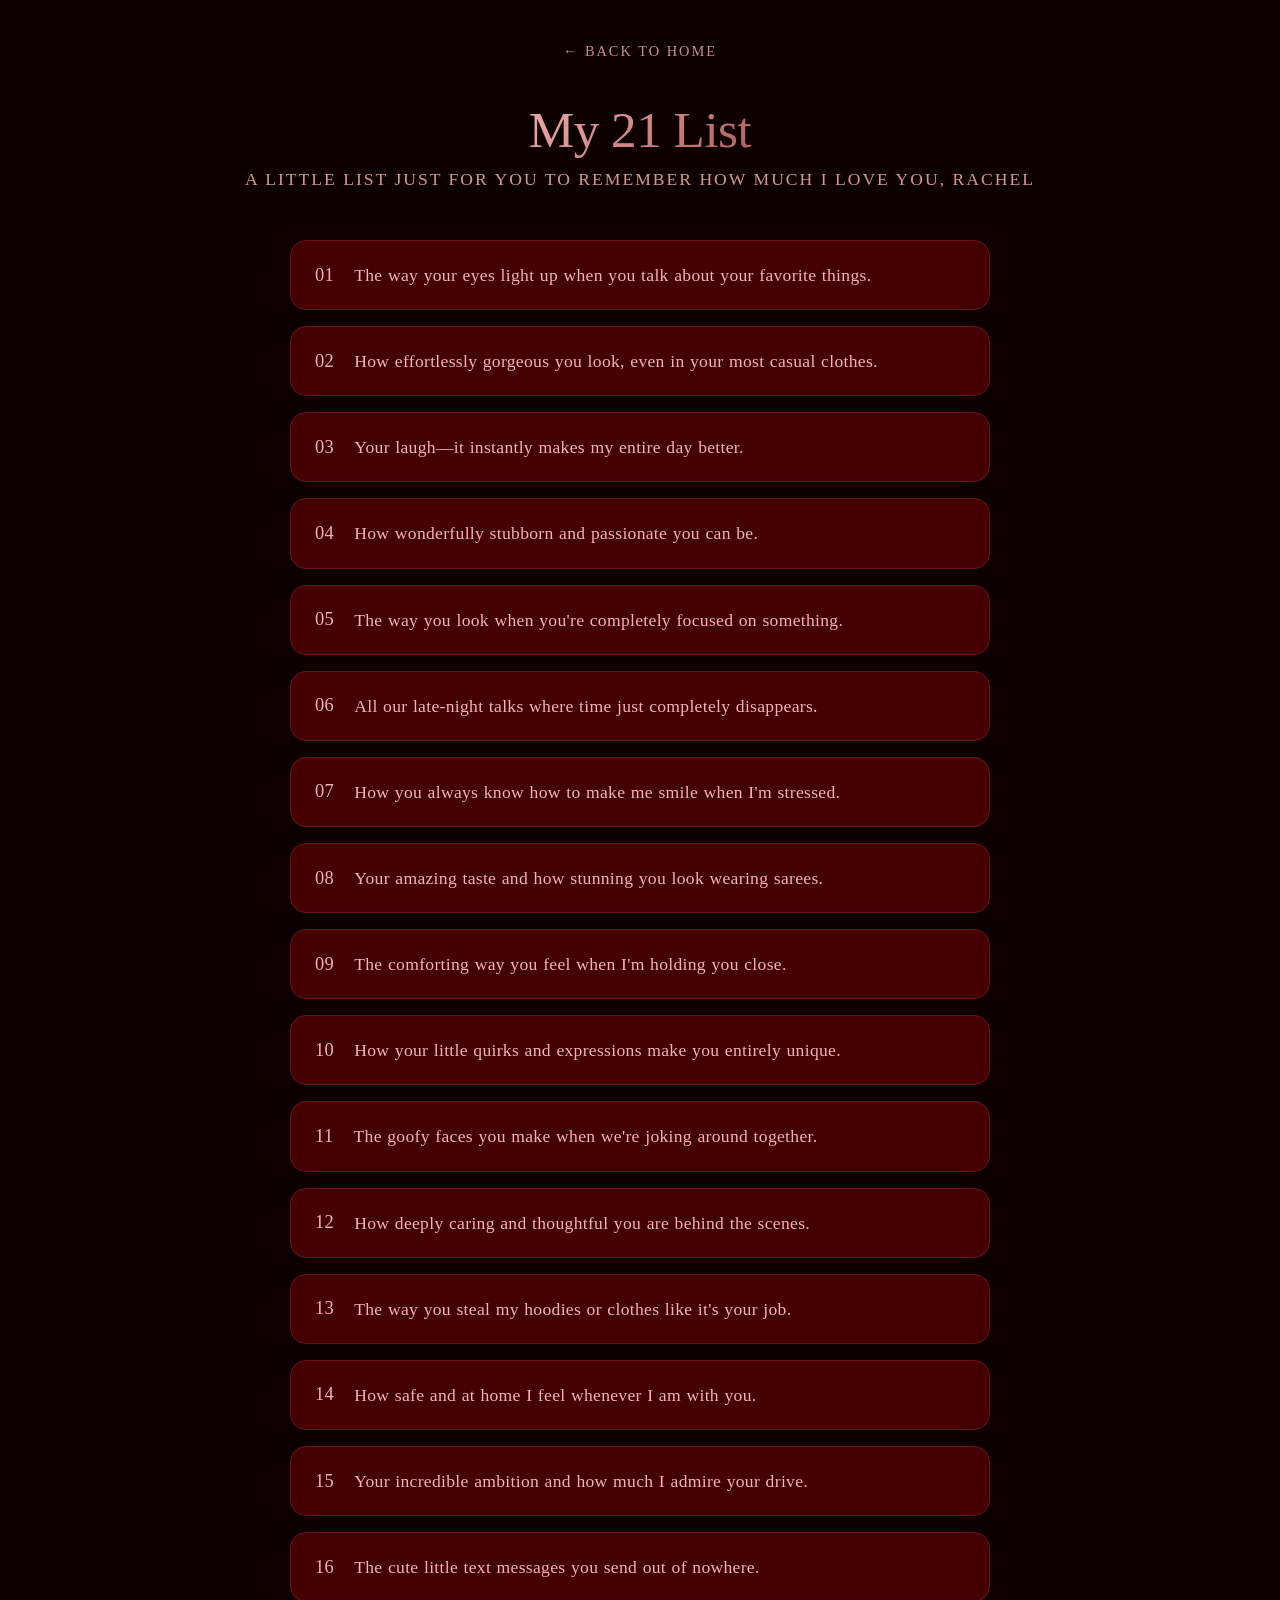
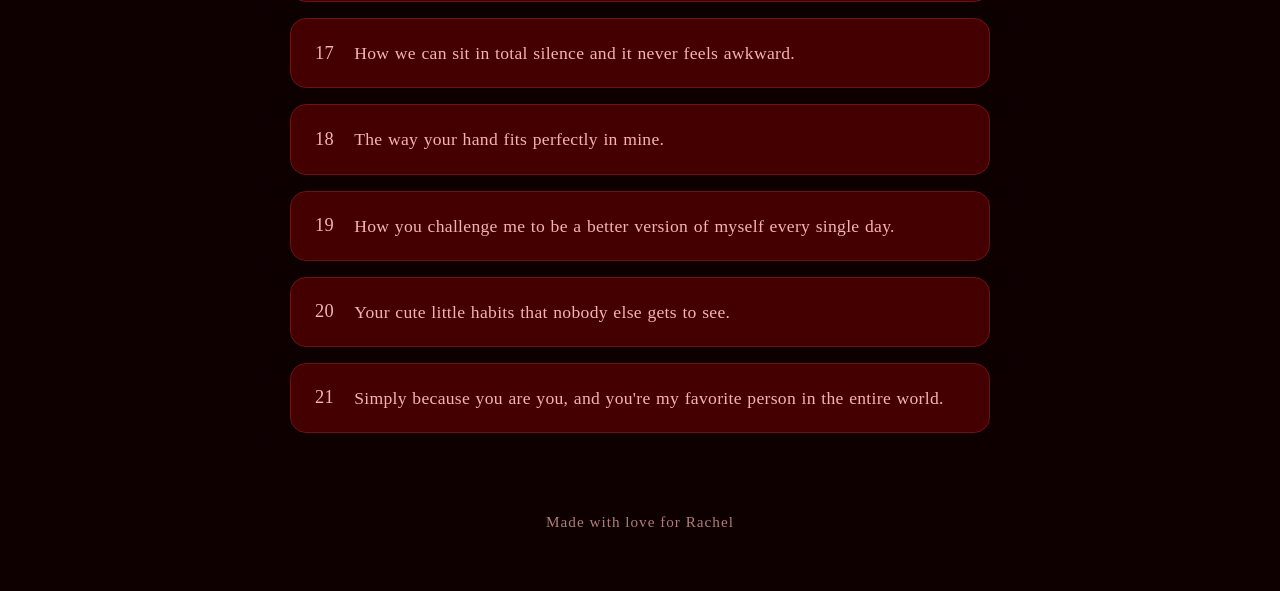
==== 21things.html @ 91e861be "Initial commit" ====
<!DOCTYPE html>
<html lang="en">
<head>
    <meta charset="UTF-8">
    <meta name="viewport" content="width=device-width, initial-scale=1.0">
    <title>21 Things I Love About You ✨</title>
    <link href="https://fonts.googleapis.com/css2?family=Plus+Jakarta+Sans:wght@300;400;500;600&family=Playfair+Display:ital,wght@0,400;0,600;1,400&display=swap" rel="stylesheet">
    <link rel="stylesheet" href="styles/homepage.css">
</head>
<body>

    <header>
        <a href="homepage.html" class="back-btn">← Back to Home</a>
        <h1>My 21 List</h1>
        <p>A little list just for you to remember how much I love you, Rachel</p>
    </header>

    <div class="list-container">
        <!-- 1 to 21 Items (Editable) -->
        <div class="list-item">
            <span class="item-number">01</span>
            <span class="item-text">The way your eyes light up when you talk about your favorite things.</span>
        </div>
        <div class="list-item">
            <span class="item-number">02</span>
            <span class="item-text">How effortlessly gorgeous you look, even in your most casual clothes.</span>
        </div>
        <div class="list-item">
            <span class="item-number">03</span>
            <span class="item-text">Your laugh—it instantly makes my entire day better.</span>
        </div>
        <div class="list-item">
            <span class="item-number">04</span>
            <span class="item-text">How wonderfully stubborn and passionate you can be.</span>
        </div>
        <div class="list-item">
            <span class="item-number">05</span>
            <span class="item-text">The way you look when you're completely focused on something.</span>
        </div>
        <div class="list-item">
            <span class="item-number">06</span>
            <span class="item-text">All our late-night talks where time just completely disappears.</span>
        </div>
        <div class="list-item">
            <span class="item-number">07</span>
            <span class="item-text">How you always know how to make me smile when I'm stressed.</span>
        </div>
        <div class="list-item">
            <span class="item-number">08</span>
            <span class="item-text">Your amazing taste and how stunning you look wearing sarees.</span>
        </div>
        <div class="list-item">
            <span class="item-number">09</span>
            <span class="item-text">The comforting way you feel when I'm holding you close.</span>
        </div>
        <div class="list-item">
            <span class="item-number">10</span>
            <span class="item-text">How your little quirks and expressions make you entirely unique.</span>
        </div>
        <div class="list-item">
            <span class="item-number">11</span>
            <span class="item-text">The goofy faces you make when we're joking around together.</span>
        </div>
        <div class="list-item">
            <span class="item-number">12</span>
            <span class="item-text">How deeply caring and thoughtful you are behind the scenes.</span>
        </div>
        <div class="list-item">
            <span class="item-number">13</span>
            <span class="item-text">The way you steal my hoodies or clothes like it's your job.</span>
        </div>
        <div class="list-item">
            <span class="item-number">14</span>
            <span class="item-text">How safe and at home I feel whenever I am with you.</span>
        </div>
        <div class="list-item">
            <span class="item-number">15</span>
            <span class="item-text">Your incredible ambition and how much I admire your drive.</span>
        </div>
        <div class="list-item">
            <span class="item-number">16</span>
            <span class="item-text">The cute little text messages you send out of nowhere.</span>
        </div>
        <div class="list-item">
            <span class="item-number">17</span>
            <span class="item-text">How we can sit in total silence and it never feels awkward.</span>
        </div>
        <div class="list-item">
            <span class="item-number">18</span>
            <span class="item-text">The way your hand fits perfectly in mine.</span>
        </div>
        <div class="list-item">
            <span class="item-number">19</span>
            <span class="item-text">How you challenge me to be a better version of myself every single day.</span>
        </div>
        <div class="list-item">
            <span class="item-number">20</span>
            <span class="item-text">Your cute little habits that nobody else gets to see.</span>
        </div>
        <div class="list-item">
            <span class="item-number">21</span>
            <span class="item-text">Simply because you are you, and you're my favorite person in the entire world.</span>
        </div>
    </div>

    <footer>
        Made with love for Rachel
    </footer>

</body>
</html>
---- styles/homepage.css ----
:root {
    --bg-color: #0F0000;        /* Espresso */
    --mahogany: #440000;        /* Red Mahogany */
    --crimson: #6E1313;         /* Crimson Tide */
    --rose-quartz: #F4B3B3;     /* Rose Quartz */
    --blue-lagoon: #002028;     /* Blue Lagoon */
    
    --text-light: #F4B3B3;
    --text-dark: #0F0000;
    --border: rgba(110, 19, 19, 0.2);
}

* {
    box-sizing: border-box;
    margin: 0;
    padding: 0;
}

body {
    background-color: var(--bg-color);
    color: var(--text-light);
    font-family: 'Cormorant Garamond', serif;
    font-size: 1.15rem;
    min-height: 100vh;
    display: flex;
    flex-direction: column;
    align-items: center;
    justify-content: flex-start;
    padding: 40px 20px;
    overflow-x: hidden;
    letter-spacing: 0.4px;
    position: relative;
}

header {
    text-align: center;
    margin-bottom: 50px;
    animation: fadeIn 1.2s ease-out;
    z-index: 2;
}

header h1 {
    font-family: 'Cormorant Garamond', serif;
    font-size: 3.2rem;
    font-weight: 500;
    letter-spacing: -0.5px;
    margin-bottom: 10px;
    background: linear-gradient(135deg, var(--rose-quartz) 30%, var(--crimson));
    -webkit-background-clip: text;
    -webkit-text-fill-color: transparent;
}

header p {
    color: var(--rose-quartz);
    font-size: 1.1rem;
    letter-spacing: 2px;
    text-transform: uppercase;
    opacity: 0.85;
}

/* Background Side Polaroids General Layout */
.side-polaroid {
    position: absolute;
    width: 140px;
    height: 175px;
    background: var(--rose-quartz);
    opacity: 0.7; /* Much lighter ambient look */
    border-radius: 3px;
    padding: 7px 7px 28px 7px;
    box-shadow: 0 10px 25px rgba(15, 0, 0, 0.6);
    transition: all 0.4s cubic-bezier(0.4, 0, 0.2, 1);
    z-index: 1;
    pointer-events: auto;
    cursor: pointer;
}

/* Precise Staggered Positioning for Left and Right Margins */
.side-left-1 { top: 40px; left: 35px; transform: rotate(-7deg); }
.side-left-2 { top: 320px; left: 25px; transform: rotate(5deg); }
.side-left-3 { top: 600px; left: 40px; transform: rotate(-4deg); }
.side-left-4 { top: 880px; left: 20px; transform: rotate(6deg); }
.side-left-5 { top: 1160px; left: 35px; transform: rotate(-5deg); }

.side-right-6 { top: 60px; right: 35px; transform: rotate(6deg); }
.side-right-7 { top: 340px; right: 25px; transform: rotate(-5deg); }
.side-right-8 { top: 620px; right: 40px; transform: rotate(7deg); }
.side-right-9 { top: 900px; right: 20px; transform: rotate(-6deg); }
.side-right-10 { top: 1180px; right: 35px; transform: rotate(4deg); }

.side-polaroid-inner {
    width: 100%;
    height: 100%;
    border-radius: 2px;
    overflow: hidden;
}

.side-photo {
    width: 100%;
    height: 100%;
    background-size: cover;
    background-position: center;
}

/* Hover effect: Pop out, zoom in, full opacity, and crimson shine */
.side-polaroid:hover {
    opacity: 1;
    transform: scale(1.15) rotate(0deg);
    box-shadow: 0 0 30px var(--crimson), 0 20px 40px rgba(15, 0, 0, 0.9);
    z-index: 10;
}

/* Main Greeting Card Container - Optimized dimensions to fit text cleanly without scrolling */
.card-container {
    perspective: 1000px;
    width: 100%;
    max-width: 620px;
    height: 740px;
    margin-bottom: 70px;
    cursor: pointer;
    z-index: 2;
}

.card {
    width: 100%;
    height: 100%;
    position: relative;
    transform-style: preserve-3d;
    transition: transform 0.8s cubic-bezier(0.4, 0, 0.2, 1), box-shadow 0.3s ease;
}

.card.is-flipped {
    transform: rotateY(180deg);
}

/* Enhanced Hover Effect for Main Greeting Card (Pops out more dramatically) */
.card-container:hover .card {
    transform: scale(1.06);
    box-shadow: 0 0 40px var(--crimson), 0 25px 50px rgba(0, 0, 0, 0.8);
}

.card-container:hover .card.is-flipped {
    transform: rotateY(180deg) scale(1.06);
    box-shadow: 0 0 40px var(--crimson), 0 25px 50px rgba(0, 0, 0, 0.8);
}

/* Outer Vintage Rose Quartz Polaroid Frame */
.card-face {
    position: absolute;
    width: 100%;
    height: 100%;
    backface-visibility: hidden;
    background: var(--rose-quartz);
    border-radius: 4px;
    padding: 22px 22px 75px 22px;
    box-shadow: 0 20px 40px rgba(15, 0, 0, 0.8), inset 0 0 35px rgba(68, 0, 0, 0.12);
    display: flex;
    flex-direction: column;
}

.card-back {
    transform: rotateY(180deg);
}

/* Inner Photo Area holding background image and text */
.polaroid-photo {
    width: 100%;
    height: 100%;
    background-size: cover;
    background-position: center;
    border-radius: 2px;
    display: flex;
    flex-direction: column;
    justify-content: center;
    align-items: center;
    padding: 30px;
    text-align: center;
}

/* Front Card Face Image Overlay */
.card-front .polaroid-photo {
    background-image: linear-gradient(rgba(15, 0, 0, 0.82), rgba(68, 0, 0, 0.82)), url('../images/greetingcard.jpeg');
}

/* Back Card Face Image Overlay */
.card-back .polaroid-photo {
    background-image: linear-gradient(rgba(15, 0, 0, 0.86), rgba(68, 0, 0, 0.86)), url('../images/greetingcard.jpeg');
}

.polaroid-photo h3 {
    font-family: 'Cormorant Garamond', serif;
    font-size: 1.9rem;
    font-weight: 600;
    margin-bottom: 10px;
    color: var(--rose-quartz);
}

.polaroid-photo p {
    color: #f1d1d1;
    font-size: 0.92rem;
    line-height: 1.45;
    letter-spacing: 0.3px;
    word-spacing: 0.8px;
}

.flip-hint {
    margin-top: 15px;
    font-size: 0.8rem;
    text-transform: uppercase;
    letter-spacing: 2px;
    color: var(--rose-quartz);
    opacity: 0.9;
}

/* Surprise Section */
.section-title {
    font-family: 'Cormorant Garamond', serif;
    font-size: 2.2rem;
    font-weight: 500;
    margin-bottom: 30px;
    text-align: center;
    letter-spacing: 0.5px;
    color: var(--rose-quartz);
    z-index: 2;
}

.surprise-grid {
    display: grid;
    grid-template-columns: repeat(auto-fit, minmax(260px, 1fr));
    gap: 25px;
    width: 100%;
    max-width: 1000px;
    margin-bottom: 50px;
    z-index: 2;
}

.flip-card {
    perspective: 1000px;
    width: 100%;
    aspect-ratio: 4/5;
    cursor: pointer;
}

.flip-card-inner {
    position: relative;
    width: 100%;
    height: 100%;
    transform-style: preserve-3d;
    transition: transform 0.8s cubic-bezier(0.4, 0, 0.2, 1);
    border-radius: 16px;
    box-shadow: 0 10px 30px rgba(15, 0, 0, 0.5);
}

.flip-card.is-flipped .flip-card-inner {
    transform: rotateY(180deg);
}

.flip-card-front, .flip-card-back {
    position: absolute;
    width: 100%;
    height: 100%;
    backface-visibility: hidden;
    border-radius: 16px;
    overflow: hidden;
    border: 1px solid var(--crimson);
}

/* Surprise Card Fronts styled with Solid Espresso */
.flip-card-front {
    display: flex;
    flex-direction: column;
    justify-content: center;
    align-items: center;
    background-color: var(--bg-color);
}

.number-badge {
    font-family: 'Cormorant Garamond', serif;
    font-size: 4rem;
    font-weight: 400;
    color: var(--rose-quartz);
    margin-bottom: 10px;
}

.flip-card-front span {
    color: var(--rose-quartz);
    font-size: 0.9rem;
    text-transform: uppercase;
    letter-spacing: 2px;
    opacity: 0.8;
}

.flip-card-back {
    transform: rotateY(180deg);
}

.flip-card-back img {
    width: 100%;
    height: 100%;
    object-fit: cover;
}

/* Universal Hover Effect for All Surprise Cards */
.flip-card:hover .flip-card-inner {
    box-shadow: 0 0 25px var(--crimson);
    transform: scale(1.02);
}

.flip-card.is-flipped:hover .flip-card-inner {
    transform: rotateY(180deg) scale(1.02);
}

.special-back-overlay {
    position: absolute;
    bottom: 0;
    left: 0;
    right: 0;
    padding: 20px;
    background: linear-gradient(to top, var(--bg-color), transparent);
    color: var(--rose-quartz);
    text-align: center;
    font-size: 0.9rem;
    letter-spacing: 1px;
    text-transform: uppercase;
    opacity: 0;
    transition: opacity 0.3s ease;
}

.flip-card.is-flipped.special-card .special-back-overlay {
    opacity: 1;
}

/* List Page & Footer */
.list-container {
    width: 100%;
    max-width: 700px;
    margin-bottom: 60px;
    display: flex;
    flex-direction: column;
    gap: 16px;
    animation: fadeIn 1.2s ease-out;
    z-index: 2;
}

.list-item {
    background: var(--mahogany);
    border: 1px solid var(--crimson);
    border-radius: 16px;
    padding: 20px 24px;
    display: flex;
    align-items: center;
    gap: 20px;
    box-shadow: 0 10px 30px rgba(15, 0, 0, 0.3);
    transition: transform 0.3s ease, border-color 0.3s ease;
}

.list-item:hover {
    transform: translateY(-2px);
    border-color: var(--rose-quartz);
}

<item-number>
.item-number {
    font-family: 'Cormorant Garamond', serif;
    font-size: 1.8rem;
    color: var(--rose-quartz);
    font-weight: 600;
    min-width: 40px;
}

.item-text {
    color: var(--rose-quartz);
    font-size: 1.1rem;
    line-height: 1.6;
    letter-spacing: 0.3px;
    word-spacing: 0.8px;
}

.back-btn {
    display: inline-block;
    margin-bottom: 40px;
    color: var(--rose-quartz);
    text-decoration: none;
    font-size: 0.9rem;
    text-transform: uppercase;
    letter-spacing: 2px;
    transition: color 0.3s ease;
    opacity: 0.8;
}

.back-btn:hover {
    color: var(--rose-quartz);
    opacity: 1;
}

footer {
    color: var(--rose-quartz);
    font-size: 0.95rem;
    margin-top: auto;
    padding: 20px 0;
    letter-spacing: 1px;
    opacity: 0.7;
    z-index: 2;
}

/* Footer Link with Underline and Shine/Glow Effect on Hover */
footer a {
    color: inherit;
    text-decoration: underline;
    text-underline-offset: 4px;
    transition: all 0.3s ease;
}

footer a:hover {
    color: #ffffff;
    text-shadow: 0 0 10px var(--rose-quartz), 0 0 20px var(--crimson);
    opacity: 1;
}

@keyframes fadeIn {
    from { opacity: 0; transform: translateY(15px); }
    to { opacity: 1; transform: translateY(0); }
}
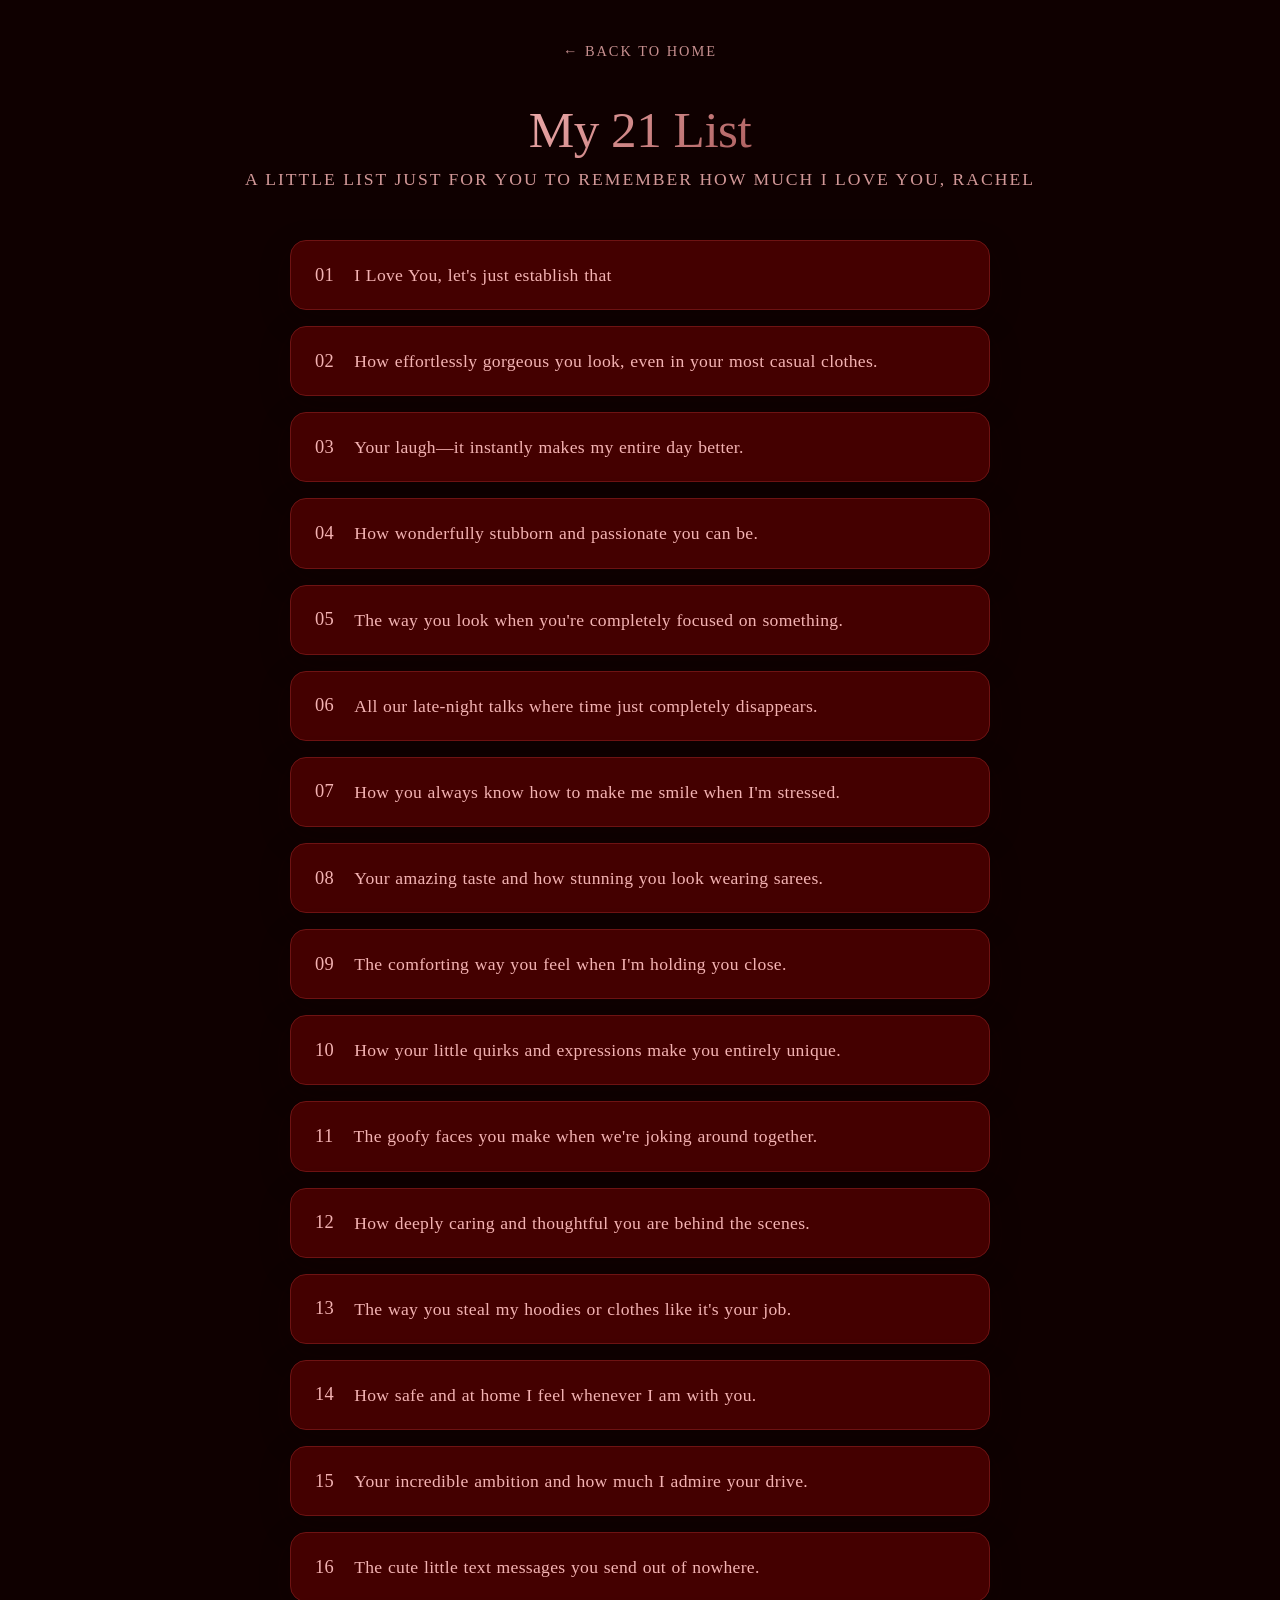
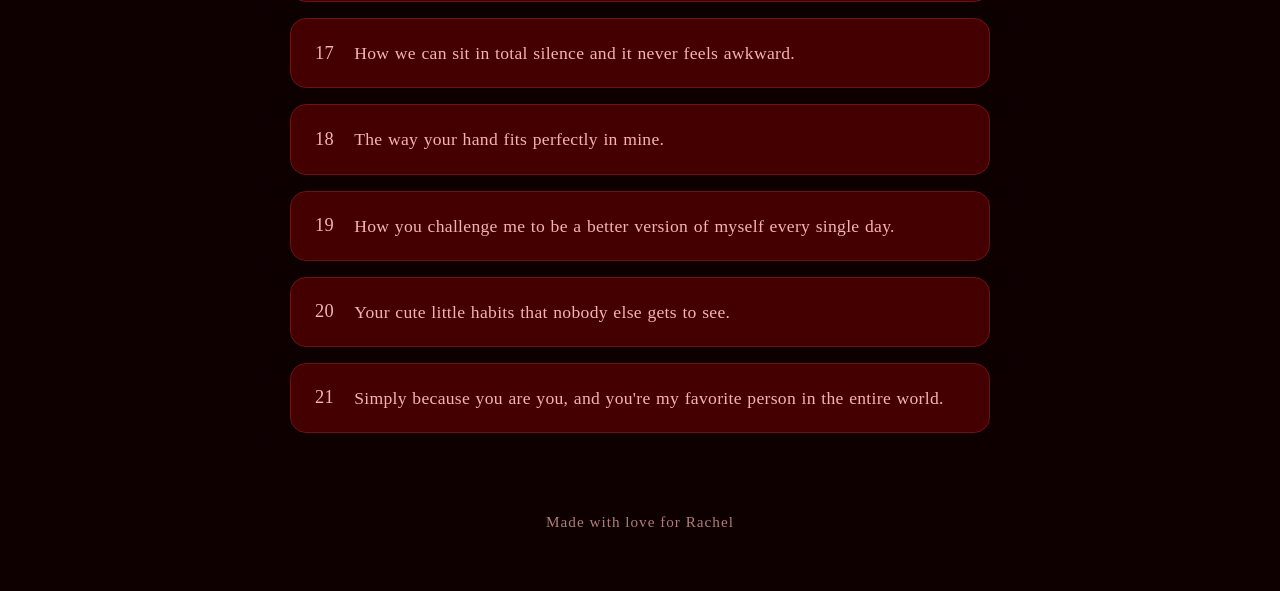
==== commit f12afd5e: "done" ====
--- a/21things.html
+++ b/21things.html
@@ -19,7 +19,7 @@
         <!-- 1 to 21 Items (Editable) -->
         <div class="list-item">
             <span class="item-number">01</span>
-            <span class="item-text">The way your eyes light up when you talk about your favorite things.</span>
+            <span class="item-text">I Love You, let's just establish that</span>
         </div>
         <div class="list-item">
             <span class="item-number">02</span>
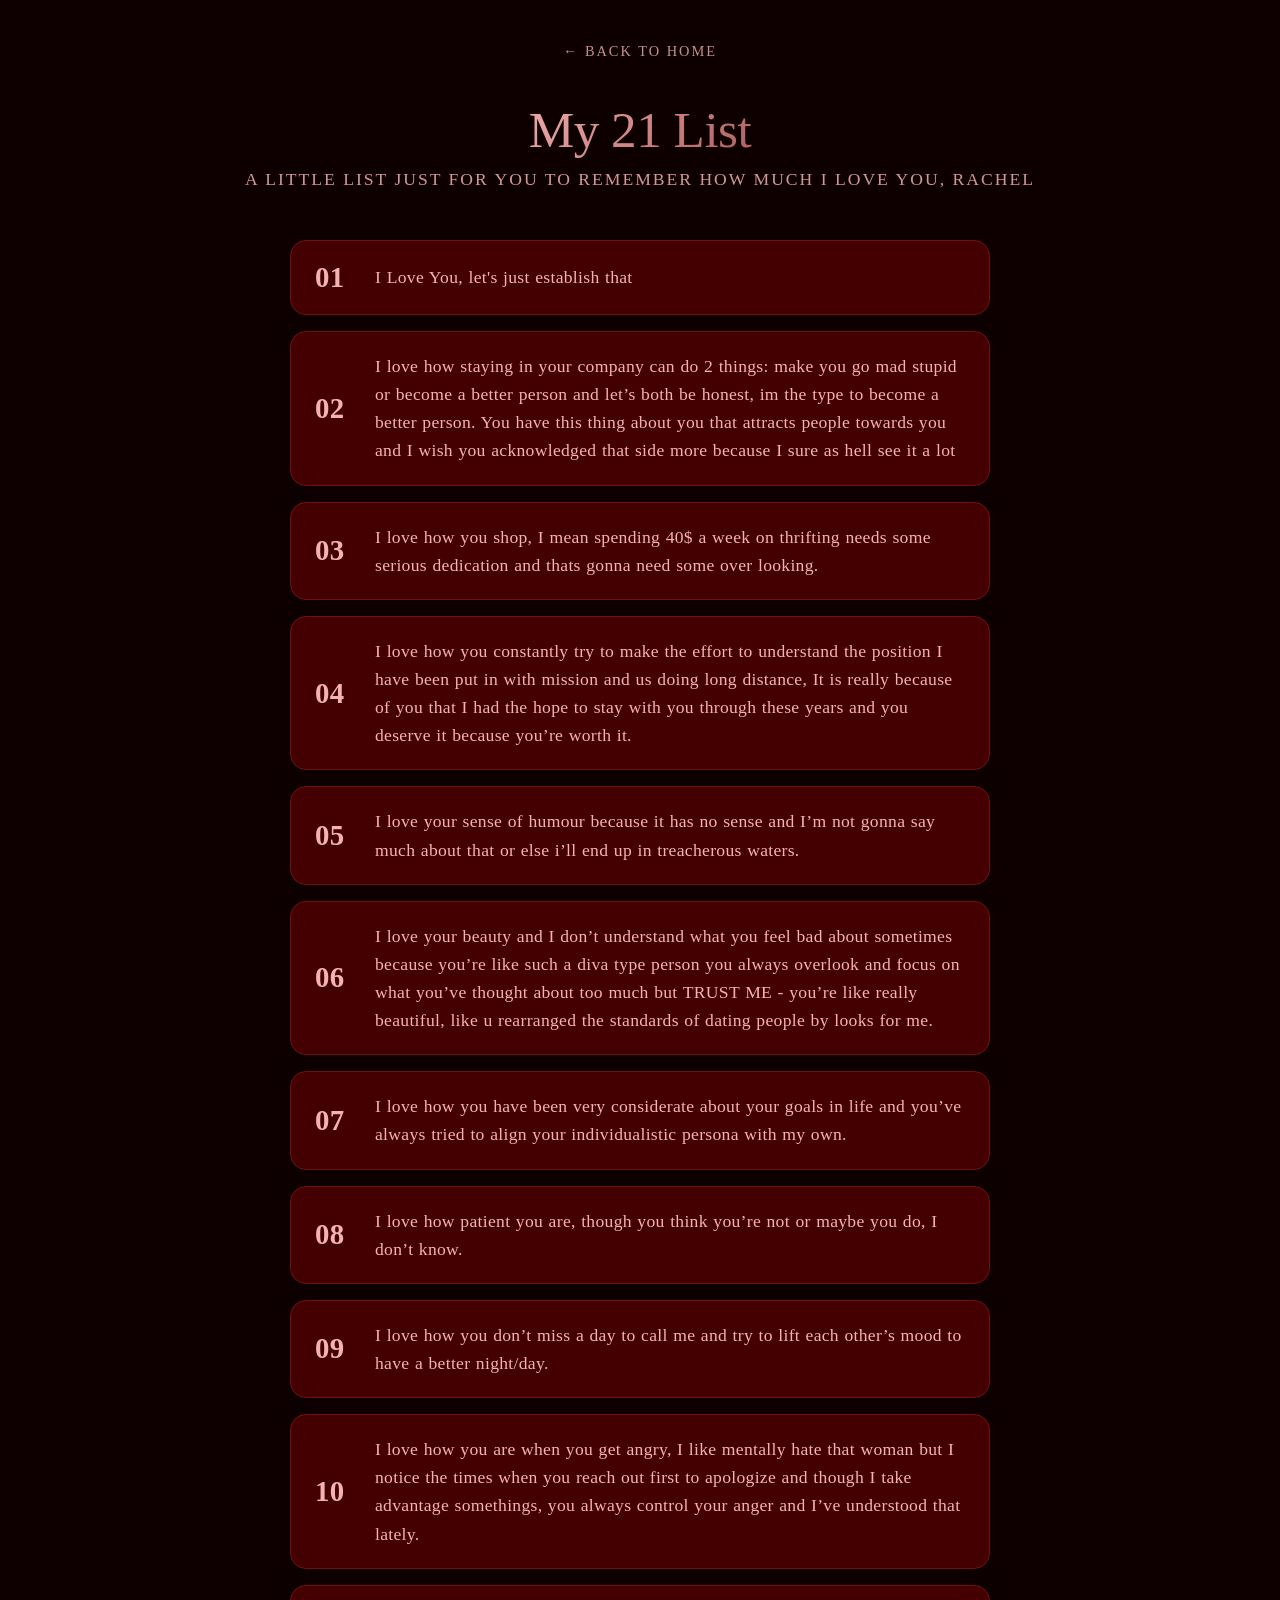
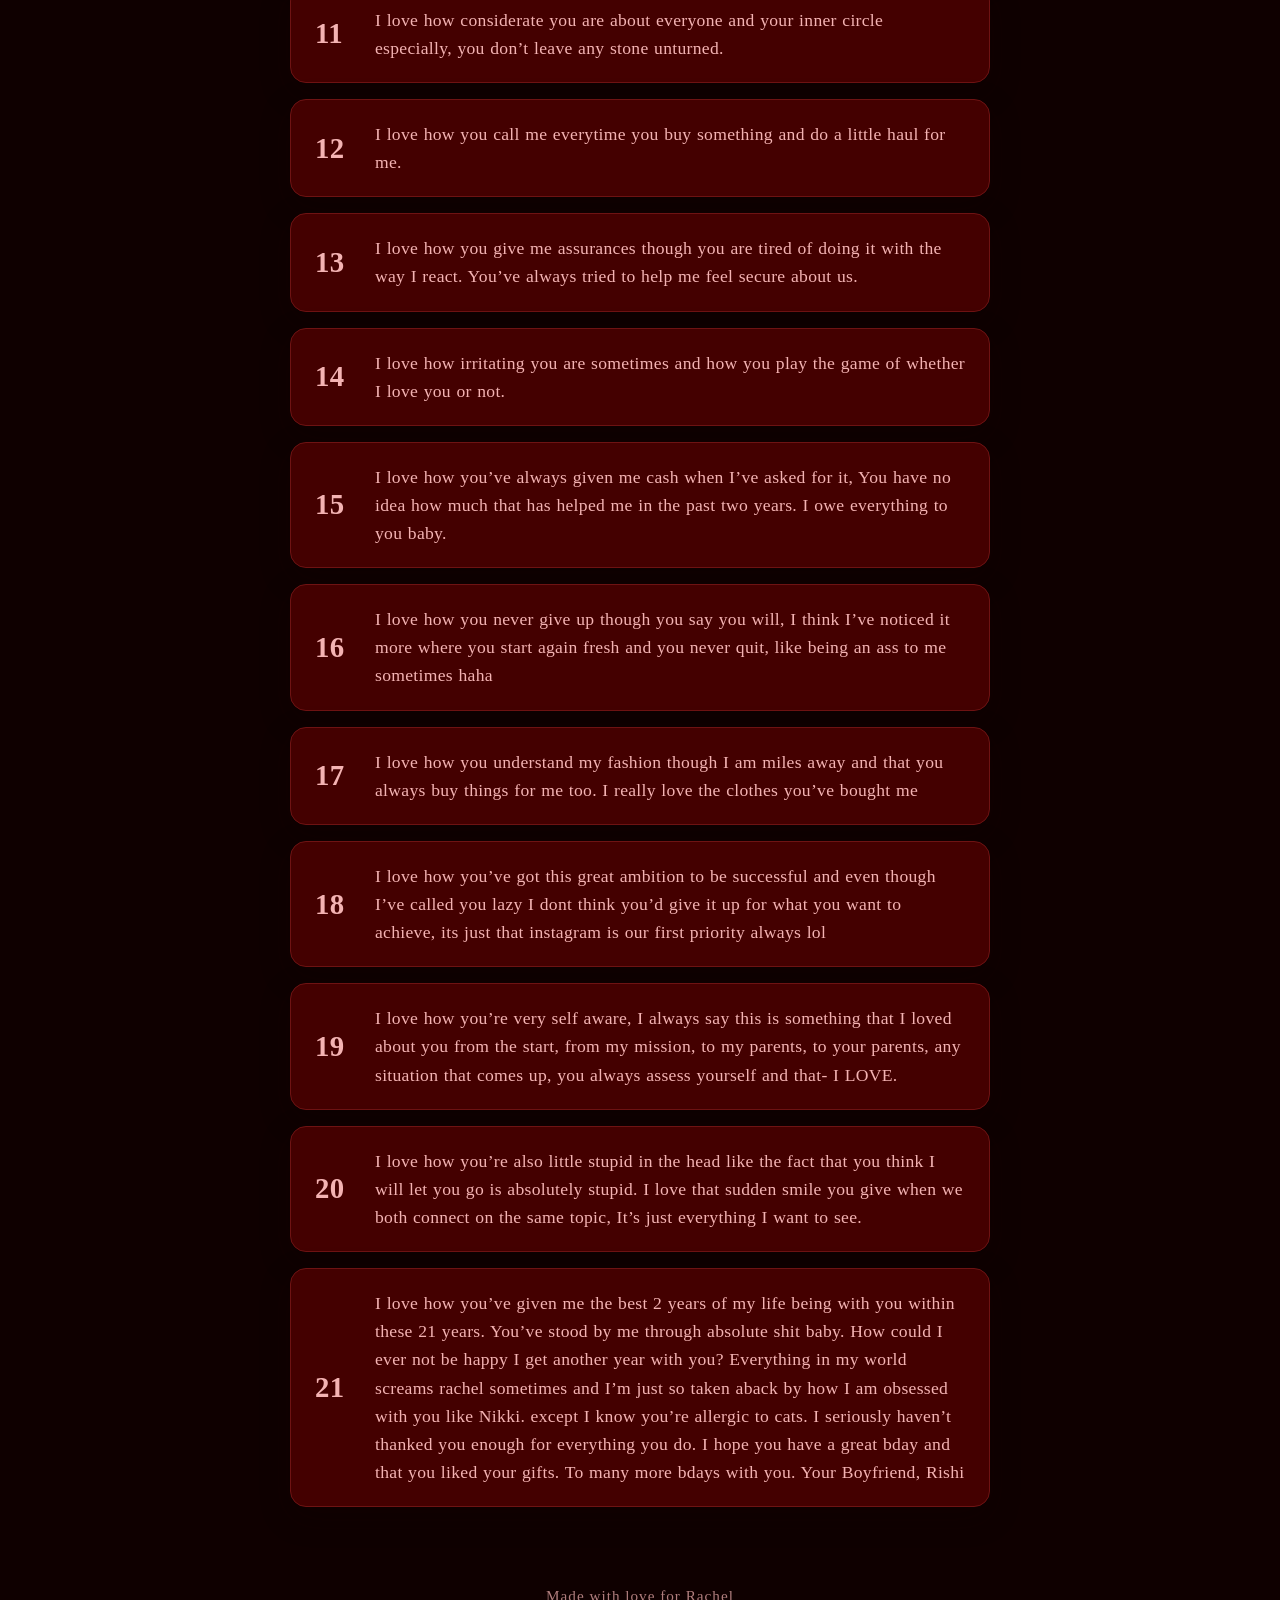
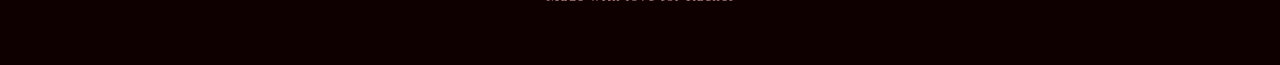
==== commit 641df1c4: "done" ====
--- a/21things.html
+++ b/21things.html
@@ -10,7 +10,7 @@
 <body>
 
     <header>
-        <a href="homepage.html" class="back-btn">← Back to Home</a>
+        <a href="index.html" class="back-btn">← Back to Home</a>
         <h1>My 21 List</h1>
         <p>A little list just for you to remember how much I love you, Rachel</p>
     </header>
@@ -23,83 +23,83 @@
         </div>
         <div class="list-item">
             <span class="item-number">02</span>
-            <span class="item-text">How effortlessly gorgeous you look, even in your most casual clothes.</span>
+            <span class="item-text">I love how staying in your company can do 2 things: make you go mad stupid or become a better person and let’s both be honest, im the type to become a better person. You have this thing about you that attracts people towards you and I wish you acknowledged that side more because I sure as hell see it a lot</span>
         </div>
         <div class="list-item">
             <span class="item-number">03</span>
-            <span class="item-text">Your laugh—it instantly makes my entire day better.</span>
+            <span class="item-text">I love how you shop, I mean spending 40$ a week on thrifting needs some serious dedication and thats gonna need some over looking.</span>
         </div>
         <div class="list-item">
             <span class="item-number">04</span>
-            <span class="item-text">How wonderfully stubborn and passionate you can be.</span>
+            <span class="item-text">I love how you constantly try to make the effort to understand the position I have been put in with mission and us doing long distance, It is really because of you that I had the hope to stay with you through these years and you deserve it because you’re worth it.</span>
         </div>
         <div class="list-item">
             <span class="item-number">05</span>
-            <span class="item-text">The way you look when you're completely focused on something.</span>
+            <span class="item-text">I love your sense of humour because it has no sense and I’m not gonna say much about that or else i’ll end up in treacherous waters.</span>
         </div>
         <div class="list-item">
             <span class="item-number">06</span>
-            <span class="item-text">All our late-night talks where time just completely disappears.</span>
+            <span class="item-text">I love your beauty and I don’t understand what you feel bad about sometimes because you’re like such a diva type person you always overlook and focus on what you’ve thought about too much but TRUST ME - you’re like really beautiful, like u rearranged the standards of dating people by looks for me.</span>
         </div>
         <div class="list-item">
             <span class="item-number">07</span>
-            <span class="item-text">How you always know how to make me smile when I'm stressed.</span>
+            <span class="item-text">I love how you have been very considerate about your goals in life and you’ve always tried to align your individualistic persona with my own.</span>
         </div>
         <div class="list-item">
             <span class="item-number">08</span>
-            <span class="item-text">Your amazing taste and how stunning you look wearing sarees.</span>
+            <span class="item-text">I love how patient you are, though you think you’re not or maybe you do, I don’t know.</span>
         </div>
         <div class="list-item">
             <span class="item-number">09</span>
-            <span class="item-text">The comforting way you feel when I'm holding you close.</span>
+            <span class="item-text">I love how you don’t miss a day to call me and try to lift each other’s mood to have a better night/day.</span>
         </div>
         <div class="list-item">
             <span class="item-number">10</span>
-            <span class="item-text">How your little quirks and expressions make you entirely unique.</span>
+            <span class="item-text">I love how you are when you get angry, I like mentally hate that woman but I notice the times when you reach out first to apologize and though I take advantage somethings, you always control your anger and I’ve understood that lately.</span>
         </div>
         <div class="list-item">
             <span class="item-number">11</span>
-            <span class="item-text">The goofy faces you make when we're joking around together.</span>
+            <span class="item-text">I love how considerate you are about everyone and your inner circle especially, you don’t leave any stone unturned.</span>
         </div>
         <div class="list-item">
             <span class="item-number">12</span>
-            <span class="item-text">How deeply caring and thoughtful you are behind the scenes.</span>
+            <span class="item-text">I love how you call me everytime you buy something and do a little haul for me.</span>
         </div>
         <div class="list-item">
             <span class="item-number">13</span>
-            <span class="item-text">The way you steal my hoodies or clothes like it's your job.</span>
+            <span class="item-text">I love how you give me assurances though you are tired of doing it with the way I react. You’ve always tried to help me feel secure about us.</span>
         </div>
         <div class="list-item">
             <span class="item-number">14</span>
-            <span class="item-text">How safe and at home I feel whenever I am with you.</span>
+            <span class="item-text">I love how irritating you are sometimes and how you play the game of whether I love you or not.</span>
         </div>
         <div class="list-item">
             <span class="item-number">15</span>
-            <span class="item-text">Your incredible ambition and how much I admire your drive.</span>
+            <span class="item-text">I love how you’ve always given me cash when I’ve asked for it, You have no idea how much that has helped me in the past two years. I owe everything to you baby.</span>
         </div>
         <div class="list-item">
             <span class="item-number">16</span>
-            <span class="item-text">The cute little text messages you send out of nowhere.</span>
+            <span class="item-text">I love how you never give up though you say you will, I think I’ve noticed it more where you start again fresh and you never quit, like being an ass to me sometimes haha</span>
         </div>
         <div class="list-item">
             <span class="item-number">17</span>
-            <span class="item-text">How we can sit in total silence and it never feels awkward.</span>
+            <span class="item-text">I love how you understand my fashion though I am miles away and that you always buy things for me too. I really love the clothes you’ve bought me</span>
         </div>
         <div class="list-item">
             <span class="item-number">18</span>
-            <span class="item-text">The way your hand fits perfectly in mine.</span>
+            <span class="item-text">I love how you’ve got this great ambition to be successful and even though I’ve called you lazy I dont think you’d give it up for what you want to achieve, its just that instagram is our first priority always lol</span>
         </div>
         <div class="list-item">
             <span class="item-number">19</span>
-            <span class="item-text">How you challenge me to be a better version of myself every single day.</span>
+            <span class="item-text">I love how you’re very self aware, I always say this is something that I loved about you from the start, from my mission, to my parents, to your parents, any situation that comes up, you always assess yourself and that- I LOVE.</span>
         </div>
         <div class="list-item">
             <span class="item-number">20</span>
-            <span class="item-text">Your cute little habits that nobody else gets to see.</span>
+            <span class="item-text">I love how you’re also little stupid in the head like the fact that you think I will let you go is absolutely stupid. I love that sudden smile you give when we both connect on the same topic, It’s just everything I want to see.</span>
         </div>
         <div class="list-item">
             <span class="item-number">21</span>
-            <span class="item-text">Simply because you are you, and you're my favorite person in the entire world.</span>
+            <span class="item-text">I love how you’ve given me the best 2 years of my life being with you within these 21 years. You’ve stood by me through absolute shit baby. How could I ever not be happy I get another year with you? Everything in my world screams rachel sometimes and I’m just so taken aback by how I am obsessed with you like Nikki. except I know you’re allergic to cats. I seriously haven’t thanked you enough for everything you do. I hope you have a great bday and that you liked your gifts. To many more bdays with you. Your Boyfriend, Rishi</span>
         </div>
     </div>
 
--- a/styles/homepage.css
+++ b/styles/homepage.css
@@ -357,8 +357,6 @@
     transform: translateY(-2px);
     border-color: var(--rose-quartz);
 }
-
-<item-number>
 .item-number {
     font-family: 'Cormorant Garamond', serif;
     font-size: 1.8rem;
